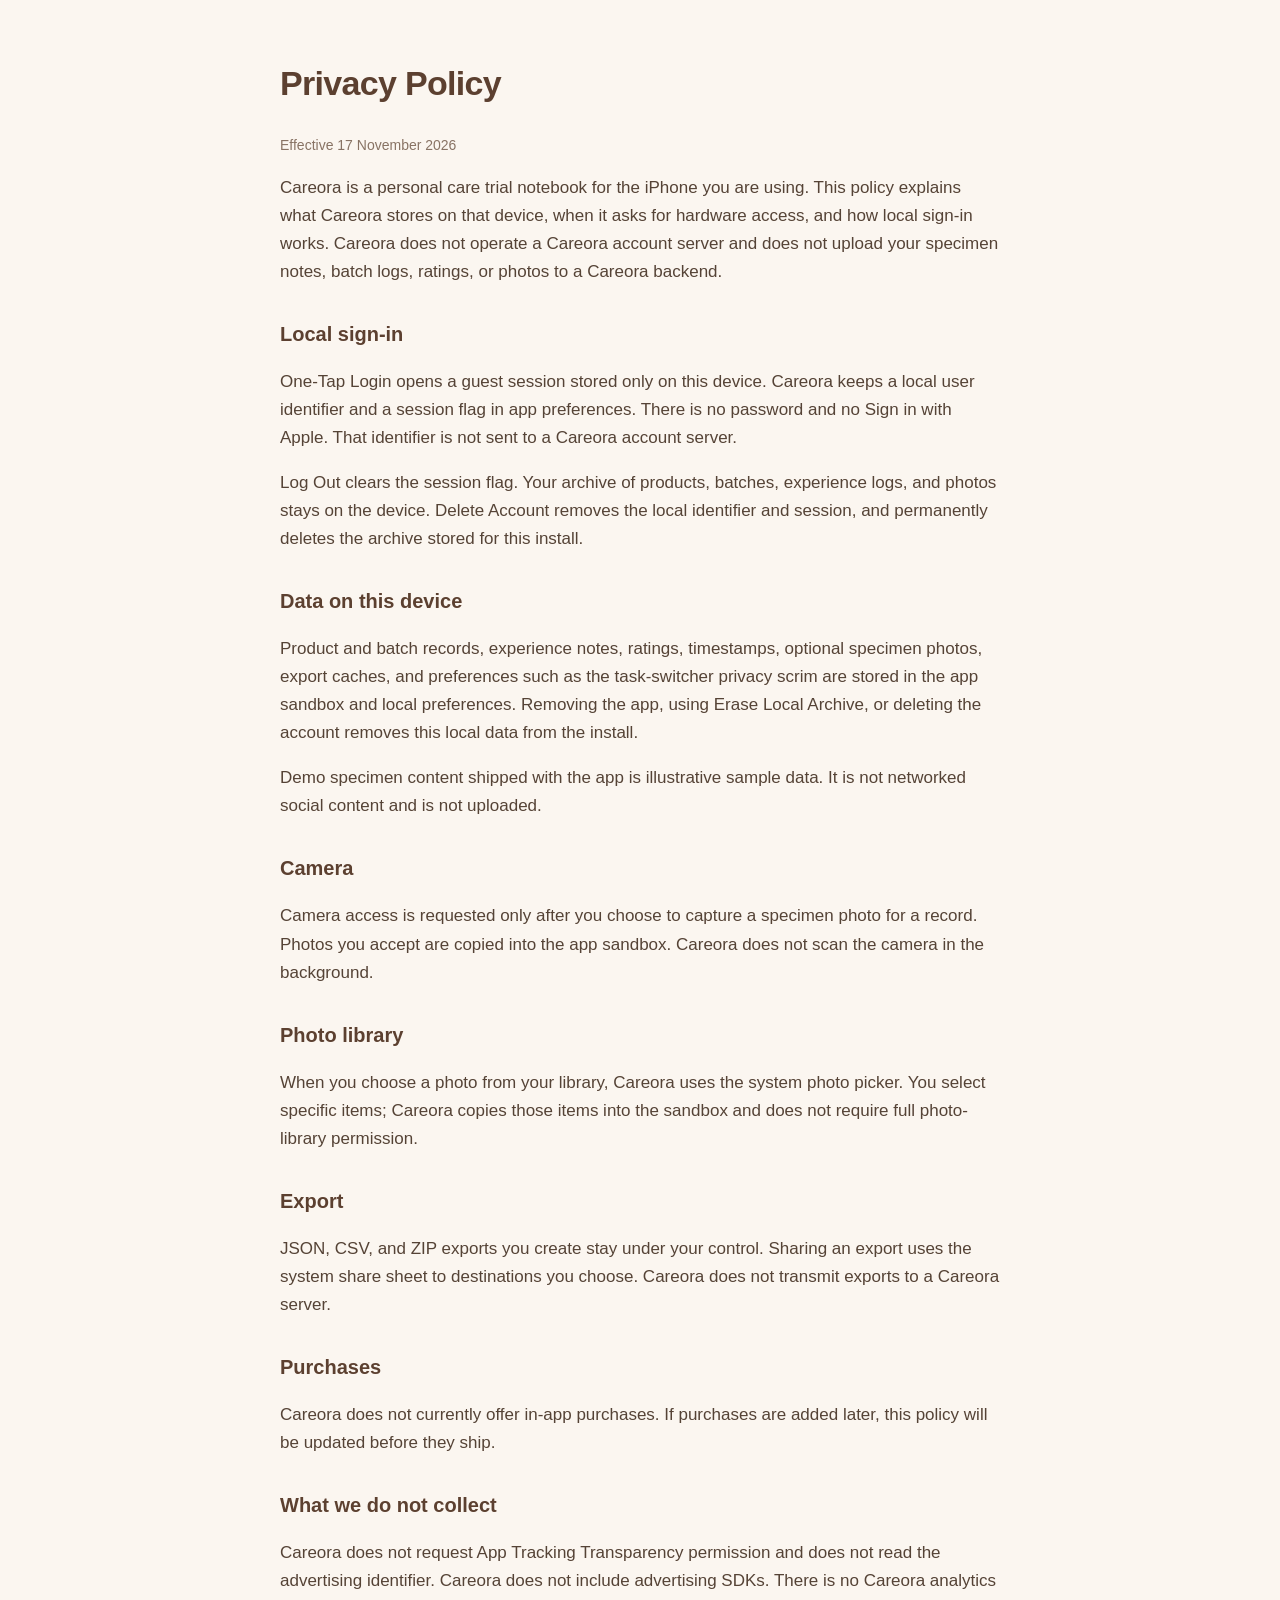
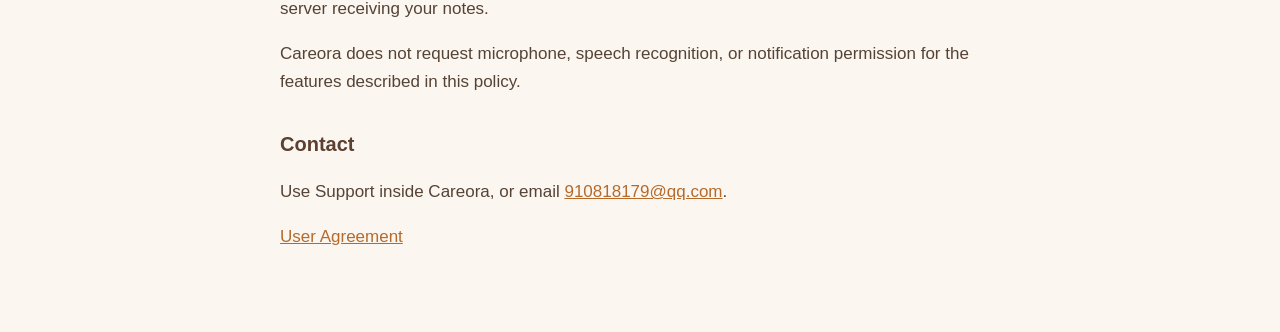
==== privacy-policy.html @ c08be491 "Add Careora Privacy Policy and User Agreement." ====
<!DOCTYPE html>
<html lang="en">
<head>
  <meta charset="utf-8">
  <meta name="viewport" content="width=device-width, initial-scale=1">
  <title>Privacy Policy</title>
  <link rel="stylesheet" href="legal.css">
</head>
<body>
  <main>
    <h1>Privacy Policy</h1>
    <p class="meta">Effective 17 November 2026</p>
    <p>Careora is a personal care trial notebook for the iPhone you are using. This policy explains what Careora stores on that device, when it asks for hardware access, and how local sign-in works. Careora does not operate a Careora account server and does not upload your specimen notes, batch logs, ratings, or photos to a Careora backend.</p>

    <h2>Local sign-in</h2>
    <p>One-Tap Login opens a guest session stored only on this device. Careora keeps a local user identifier and a session flag in app preferences. There is no password and no Sign in with Apple. That identifier is not sent to a Careora account server.</p>
    <p>Log Out clears the session flag. Your archive of products, batches, experience logs, and photos stays on the device. Delete Account removes the local identifier and session, and permanently deletes the archive stored for this install.</p>

    <h2>Data on this device</h2>
    <p>Product and batch records, experience notes, ratings, timestamps, optional specimen photos, export caches, and preferences such as the task-switcher privacy scrim are stored in the app sandbox and local preferences. Removing the app, using Erase Local Archive, or deleting the account removes this local data from the install.</p>
    <p>Demo specimen content shipped with the app is illustrative sample data. It is not networked social content and is not uploaded.</p>

    <h2>Camera</h2>
    <p>Camera access is requested only after you choose to capture a specimen photo for a record. Photos you accept are copied into the app sandbox. Careora does not scan the camera in the background.</p>

    <h2>Photo library</h2>
    <p>When you choose a photo from your library, Careora uses the system photo picker. You select specific items; Careora copies those items into the sandbox and does not require full photo-library permission.</p>

    <h2>Export</h2>
    <p>JSON, CSV, and ZIP exports you create stay under your control. Sharing an export uses the system share sheet to destinations you choose. Careora does not transmit exports to a Careora server.</p>

    <h2>Purchases</h2>
    <p>Careora does not currently offer in-app purchases. If purchases are added later, this policy will be updated before they ship.</p>

    <h2>What we do not collect</h2>
    <p>Careora does not request App Tracking Transparency permission and does not read the advertising identifier. Careora does not include advertising SDKs. There is no Careora analytics server receiving your notes.</p>
    <p>Careora does not request microphone, speech recognition, or notification permission for the features described in this policy.</p>

    <h2>Contact</h2>
    <p>Use Support inside Careora, or email <a href="mailto:910818179@qq.com">910818179@qq.com</a>.</p>
    <p><a href="user-agreement.html">User Agreement</a></p>
  </main>
</body>
</html>
---- legal.css ----
:root { color-scheme: light; }
body {
  margin: 0;
  background: #fbf6f0;
  color: #2d2621;
  font: 17px/1.65 -apple-system, BlinkMacSystemFont, "Segoe UI", sans-serif;
}
main { max-width: 720px; margin: 0 auto; padding: 32px 20px 64px; }
h1 { font-weight: 700; letter-spacing: -0.02em; color: #5c4030; }
h2 { font-size: 20px; margin-top: 2rem; color: #5c4030; }
a { color: #b56a2b; }
p, li { color: #554336; }
.meta { color: #887364; font-size: 14px; }
ul { padding-left: 1.2rem; }
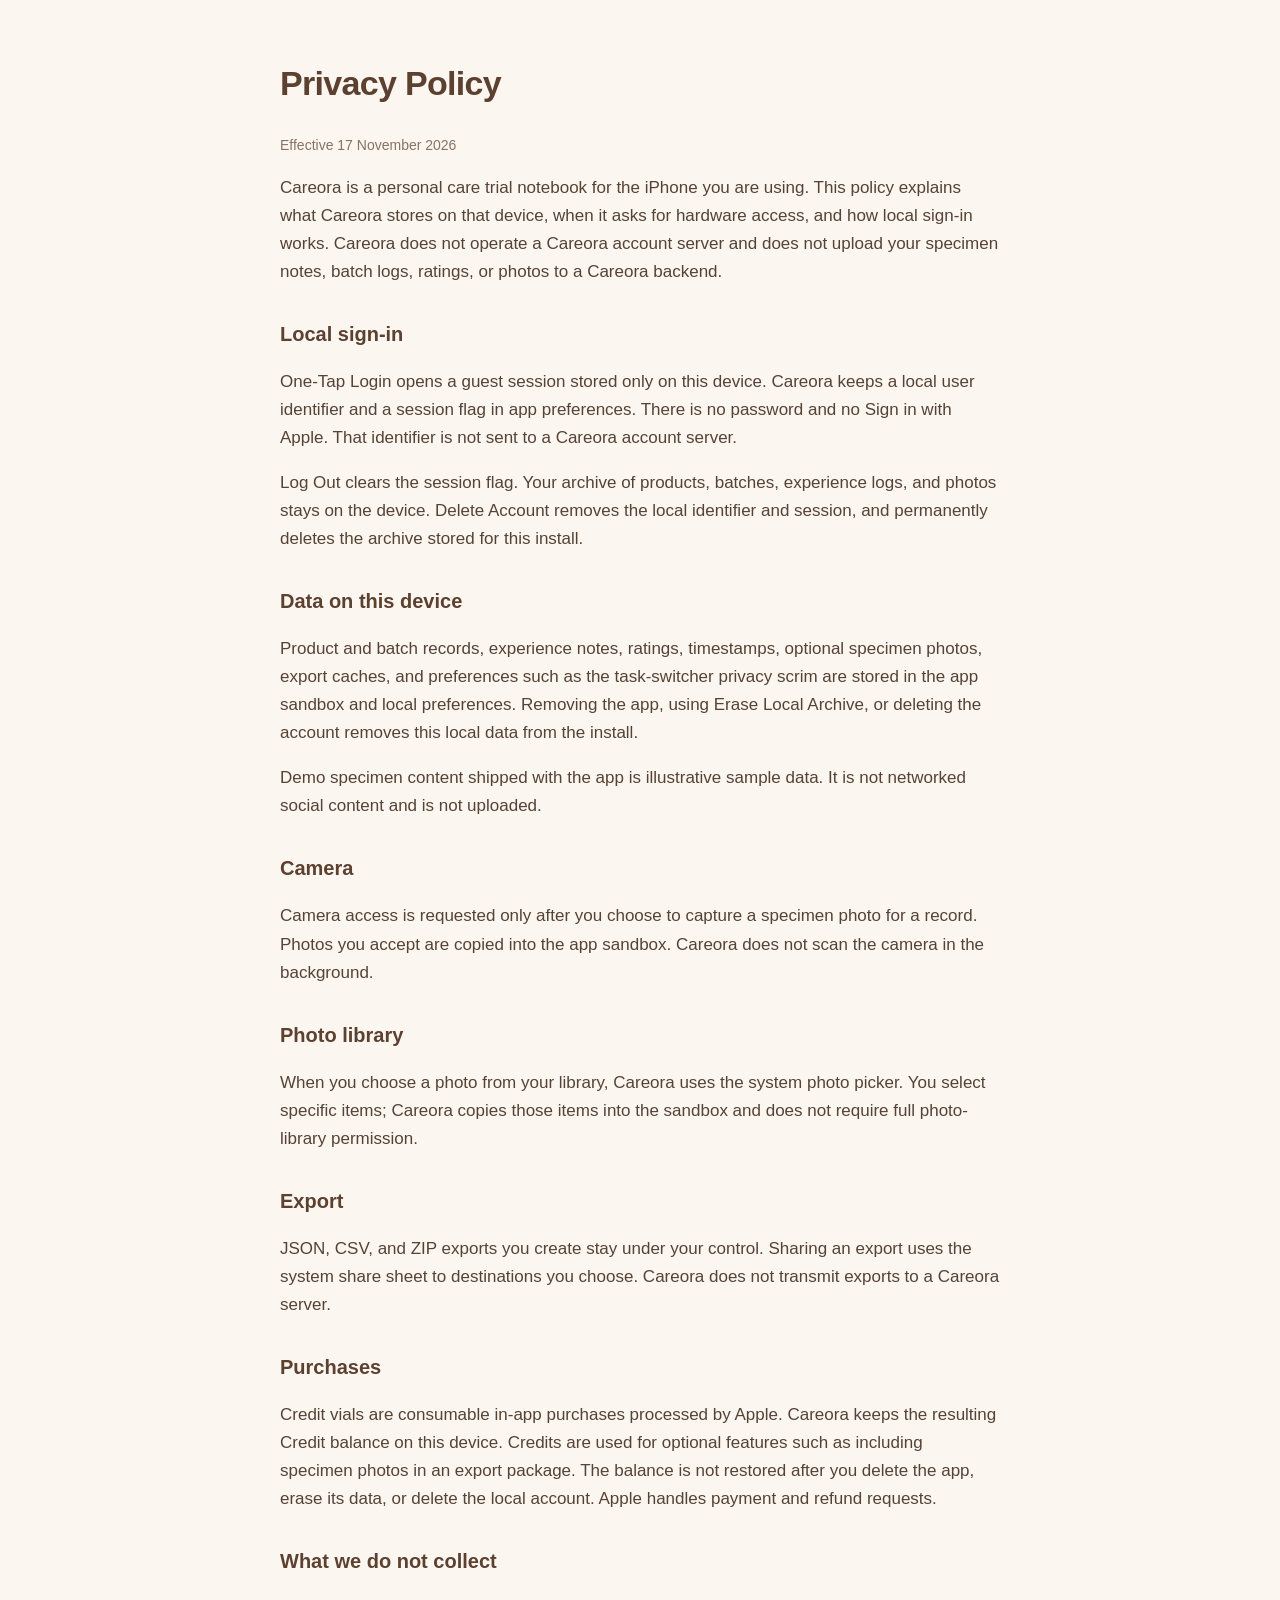
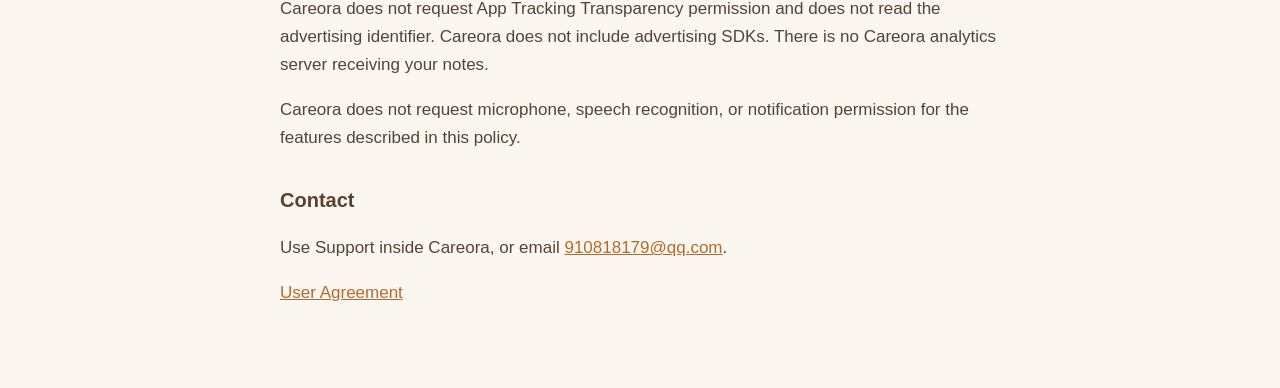
==== commit b80ab8f2: "Document consumable Credit vial purchases." ====
--- a/privacy-policy.html
+++ b/privacy-policy.html
@@ -30,7 +30,7 @@
     <p>JSON, CSV, and ZIP exports you create stay under your control. Sharing an export uses the system share sheet to destinations you choose. Careora does not transmit exports to a Careora server.</p>
 
     <h2>Purchases</h2>
-    <p>Careora does not currently offer in-app purchases. If purchases are added later, this policy will be updated before they ship.</p>
+    <p>Credit vials are consumable in-app purchases processed by Apple. Careora keeps the resulting Credit balance on this device. Credits are used for optional features such as including specimen photos in an export package. The balance is not restored after you delete the app, erase its data, or delete the local account. Apple handles payment and refund requests.</p>
 
     <h2>What we do not collect</h2>
     <p>Careora does not request App Tracking Transparency permission and does not read the advertising identifier. Careora does not include advertising SDKs. There is no Careora analytics server receiving your notes.</p>
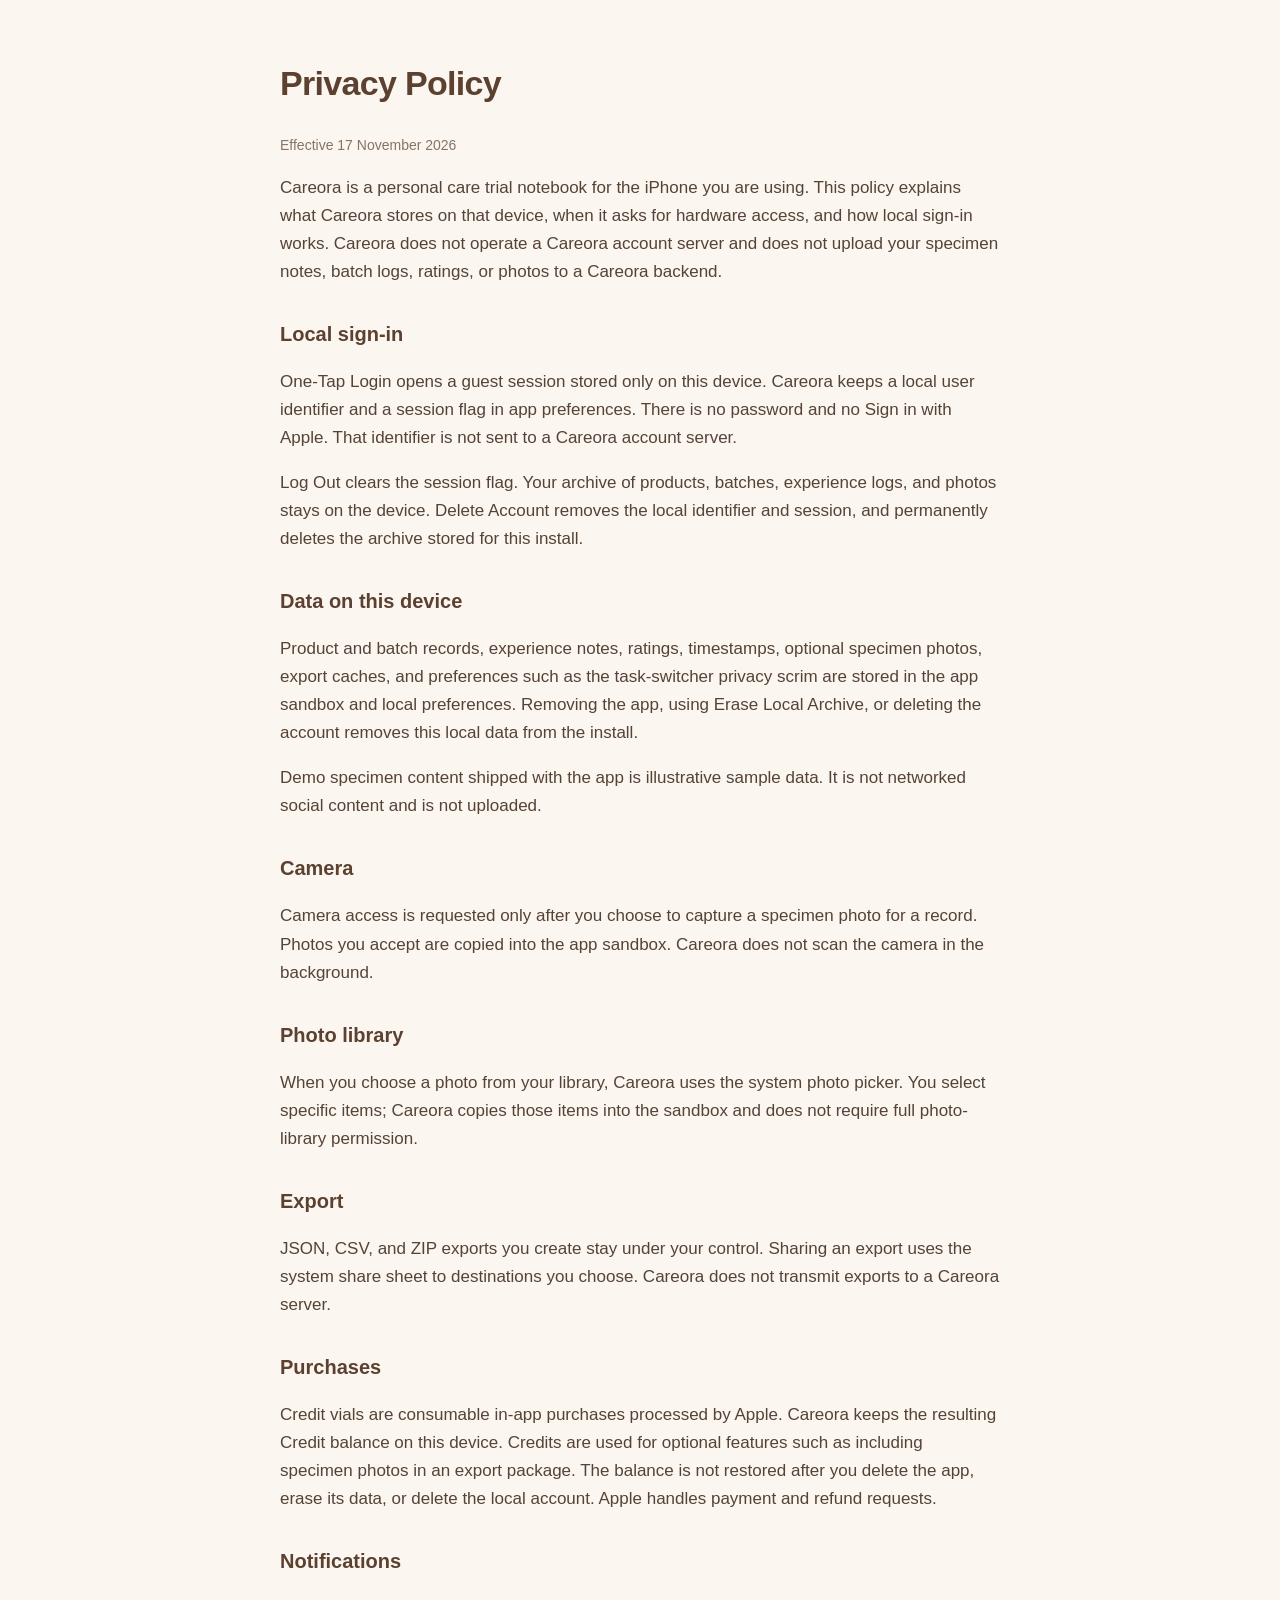
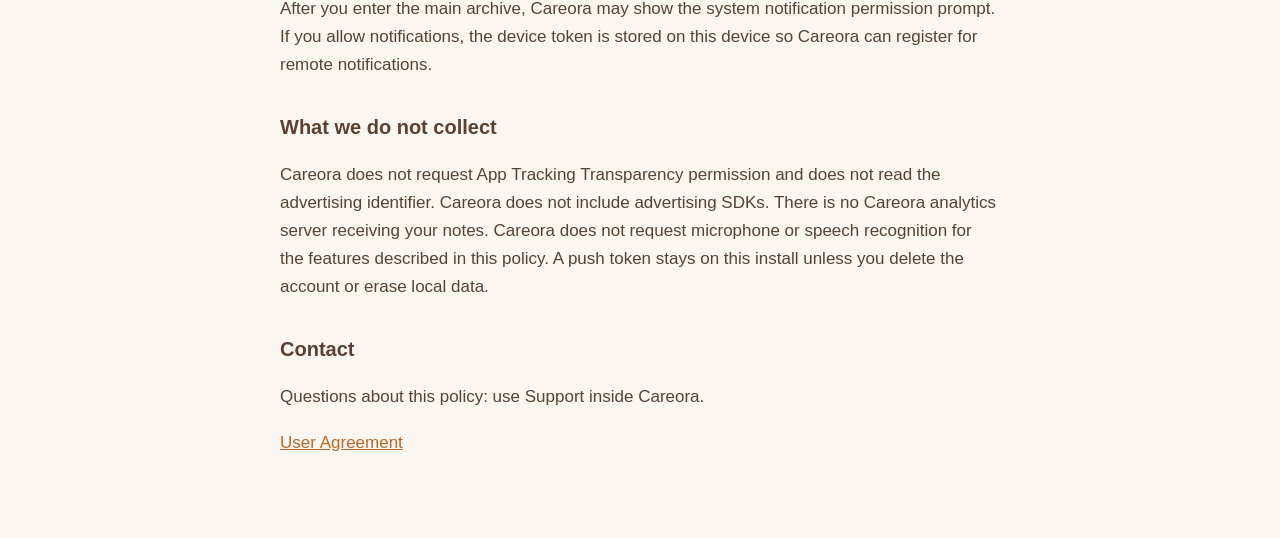
==== commit eccd2631: "Remove personal email from legal Contact sections." ====
--- a/privacy-policy.html
+++ b/privacy-policy.html
@@ -32,12 +32,14 @@
     <h2>Purchases</h2>
     <p>Credit vials are consumable in-app purchases processed by Apple. Careora keeps the resulting Credit balance on this device. Credits are used for optional features such as including specimen photos in an export package. The balance is not restored after you delete the app, erase its data, or delete the local account. Apple handles payment and refund requests.</p>
 
+    <h2>Notifications</h2>
+    <p>After you enter the main archive, Careora may show the system notification permission prompt. If you allow notifications, the device token is stored on this device so Careora can register for remote notifications.</p>
+
     <h2>What we do not collect</h2>
-    <p>Careora does not request App Tracking Transparency permission and does not read the advertising identifier. Careora does not include advertising SDKs. There is no Careora analytics server receiving your notes.</p>
-    <p>Careora does not request microphone, speech recognition, or notification permission for the features described in this policy.</p>
+    <p>Careora does not request App Tracking Transparency permission and does not read the advertising identifier. Careora does not include advertising SDKs. There is no Careora analytics server receiving your notes. Careora does not request microphone or speech recognition for the features described in this policy. A push token stays on this install unless you delete the account or erase local data.</p>
 
     <h2>Contact</h2>
-    <p>Use Support inside Careora, or email <a href="mailto:910818179@qq.com">910818179@qq.com</a>.</p>
+    <p>Questions about this policy: use Support inside Careora.</p>
     <p><a href="user-agreement.html">User Agreement</a></p>
   </main>
 </body>
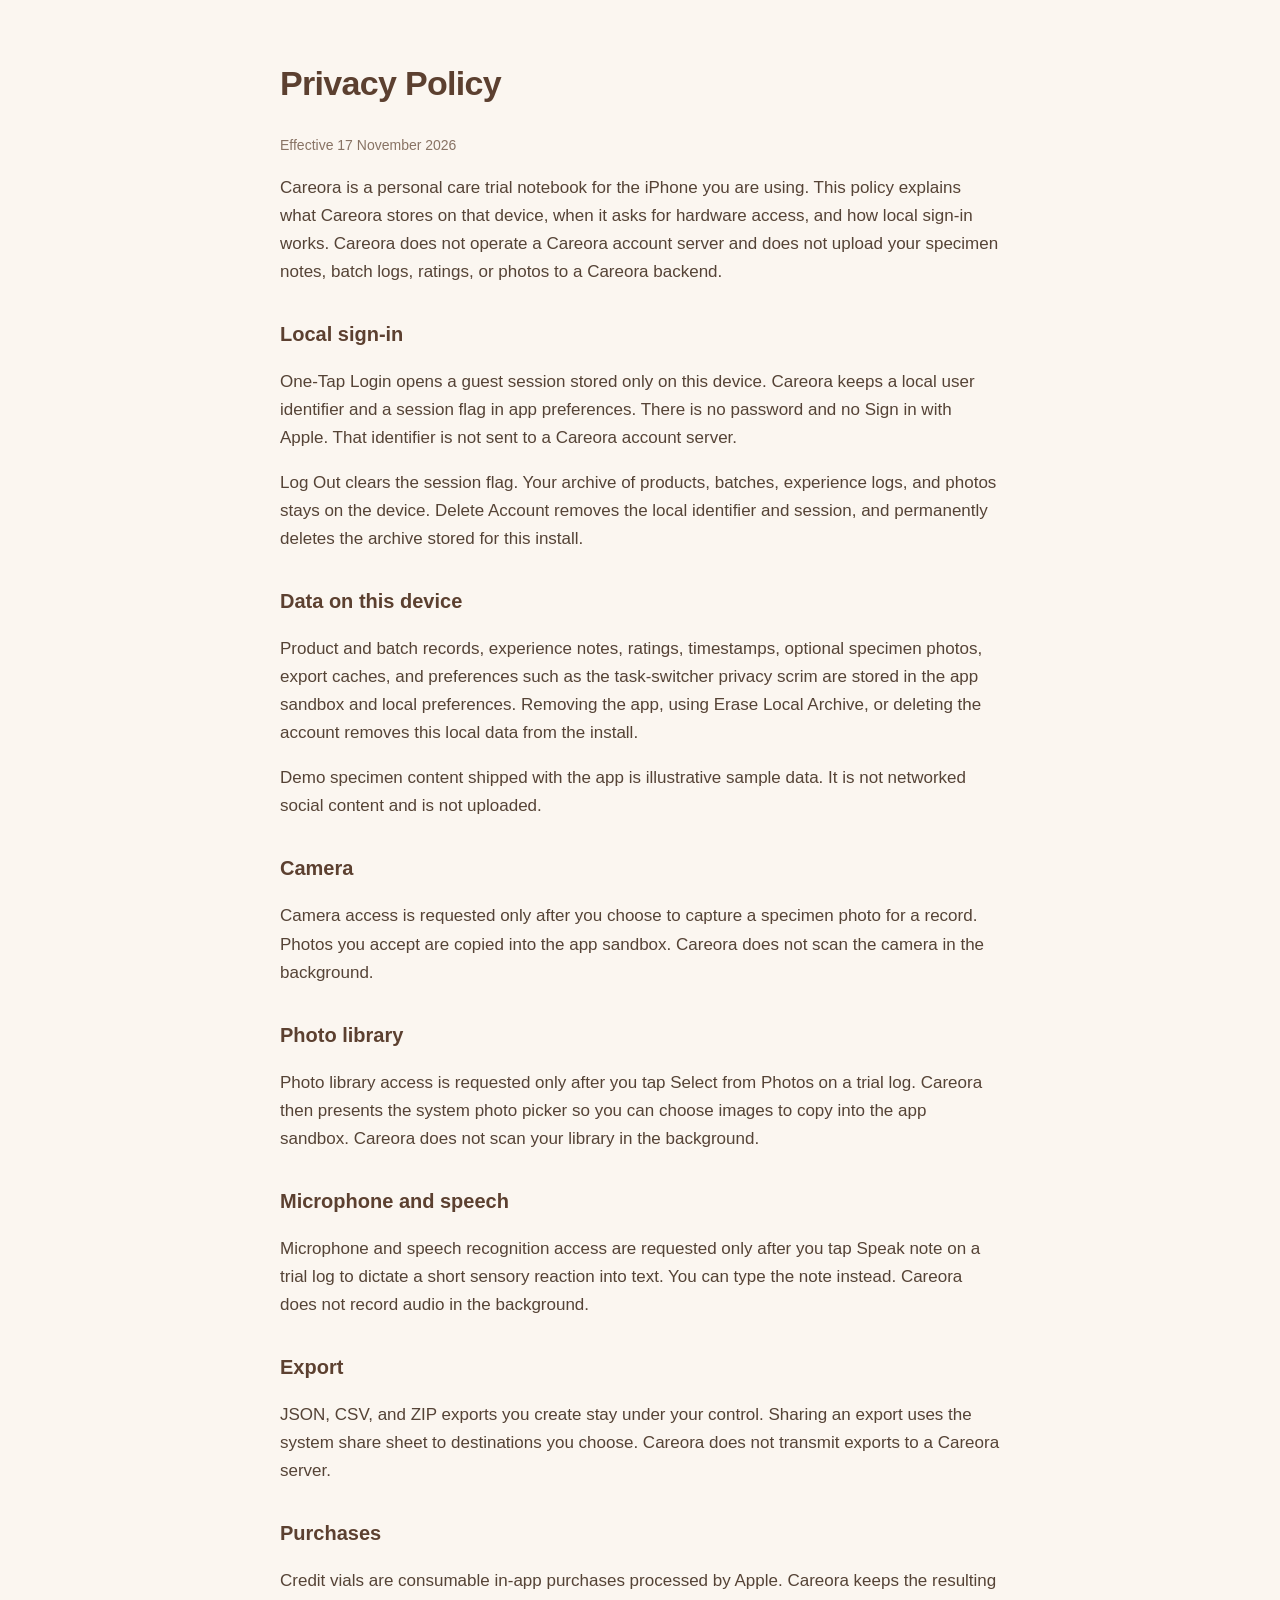
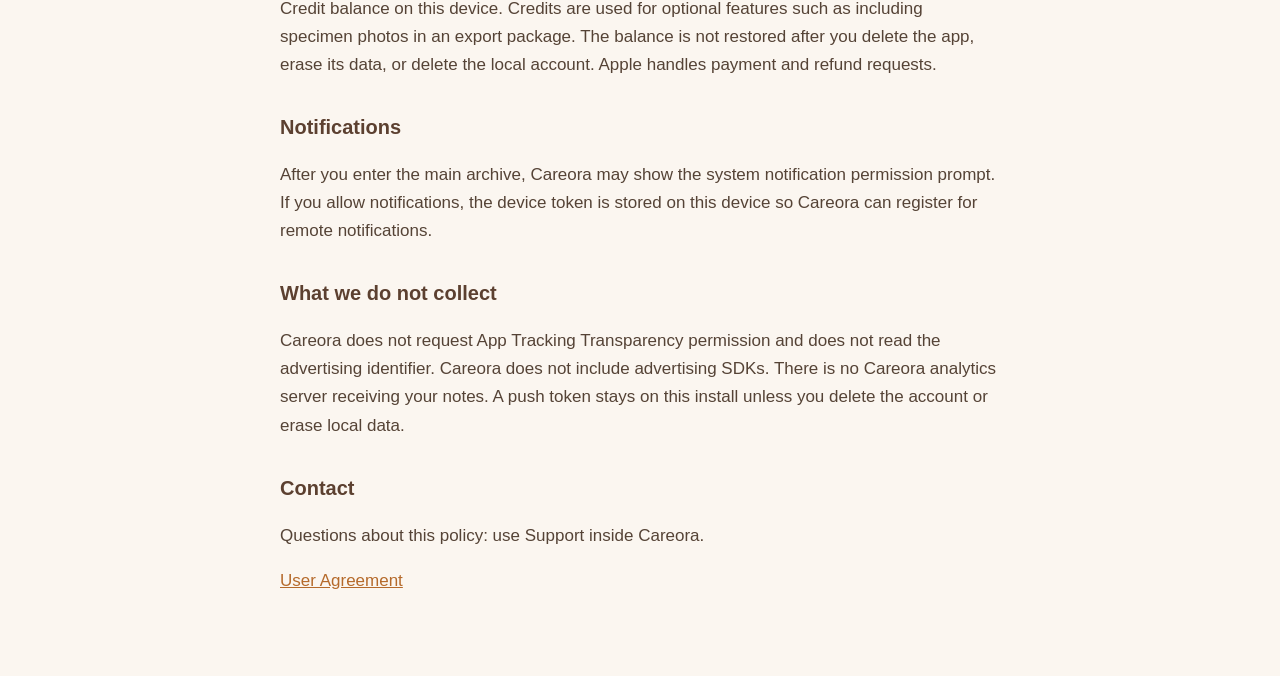
==== commit baf55e24: "Document photo library and microphone Speak note access." ====
--- a/privacy-policy.html
+++ b/privacy-policy.html
@@ -24,7 +24,10 @@
     <p>Camera access is requested only after you choose to capture a specimen photo for a record. Photos you accept are copied into the app sandbox. Careora does not scan the camera in the background.</p>
 
     <h2>Photo library</h2>
-    <p>When you choose a photo from your library, Careora uses the system photo picker. You select specific items; Careora copies those items into the sandbox and does not require full photo-library permission.</p>
+    <p>Photo library access is requested only after you tap Select from Photos on a trial log. Careora then presents the system photo picker so you can choose images to copy into the app sandbox. Careora does not scan your library in the background.</p>
+
+    <h2>Microphone and speech</h2>
+    <p>Microphone and speech recognition access are requested only after you tap Speak note on a trial log to dictate a short sensory reaction into text. You can type the note instead. Careora does not record audio in the background.</p>
 
     <h2>Export</h2>
     <p>JSON, CSV, and ZIP exports you create stay under your control. Sharing an export uses the system share sheet to destinations you choose. Careora does not transmit exports to a Careora server.</p>
@@ -36,7 +39,7 @@
     <p>After you enter the main archive, Careora may show the system notification permission prompt. If you allow notifications, the device token is stored on this device so Careora can register for remote notifications.</p>
 
     <h2>What we do not collect</h2>
-    <p>Careora does not request App Tracking Transparency permission and does not read the advertising identifier. Careora does not include advertising SDKs. There is no Careora analytics server receiving your notes. Careora does not request microphone or speech recognition for the features described in this policy. A push token stays on this install unless you delete the account or erase local data.</p>
+    <p>Careora does not request App Tracking Transparency permission and does not read the advertising identifier. Careora does not include advertising SDKs. There is no Careora analytics server receiving your notes. A push token stays on this install unless you delete the account or erase local data.</p>
 
     <h2>Contact</h2>
     <p>Questions about this policy: use Support inside Careora.</p>
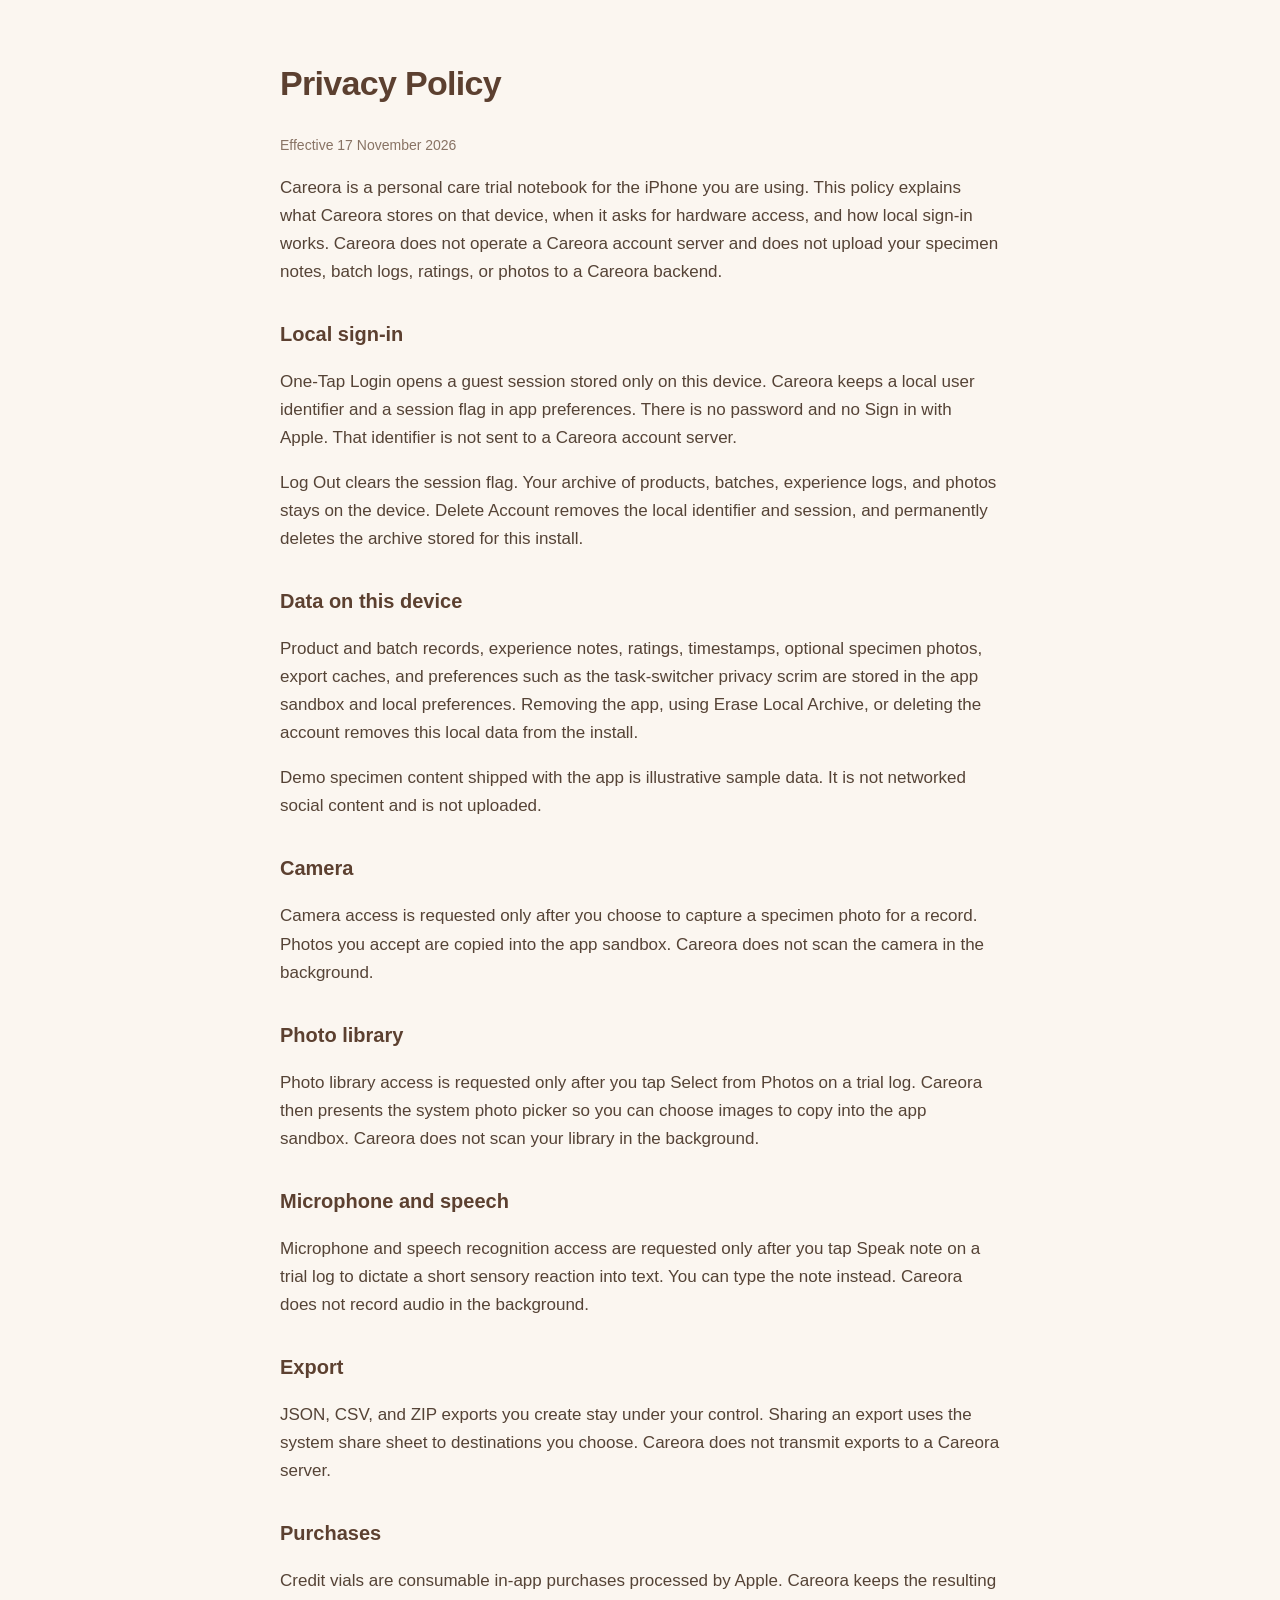
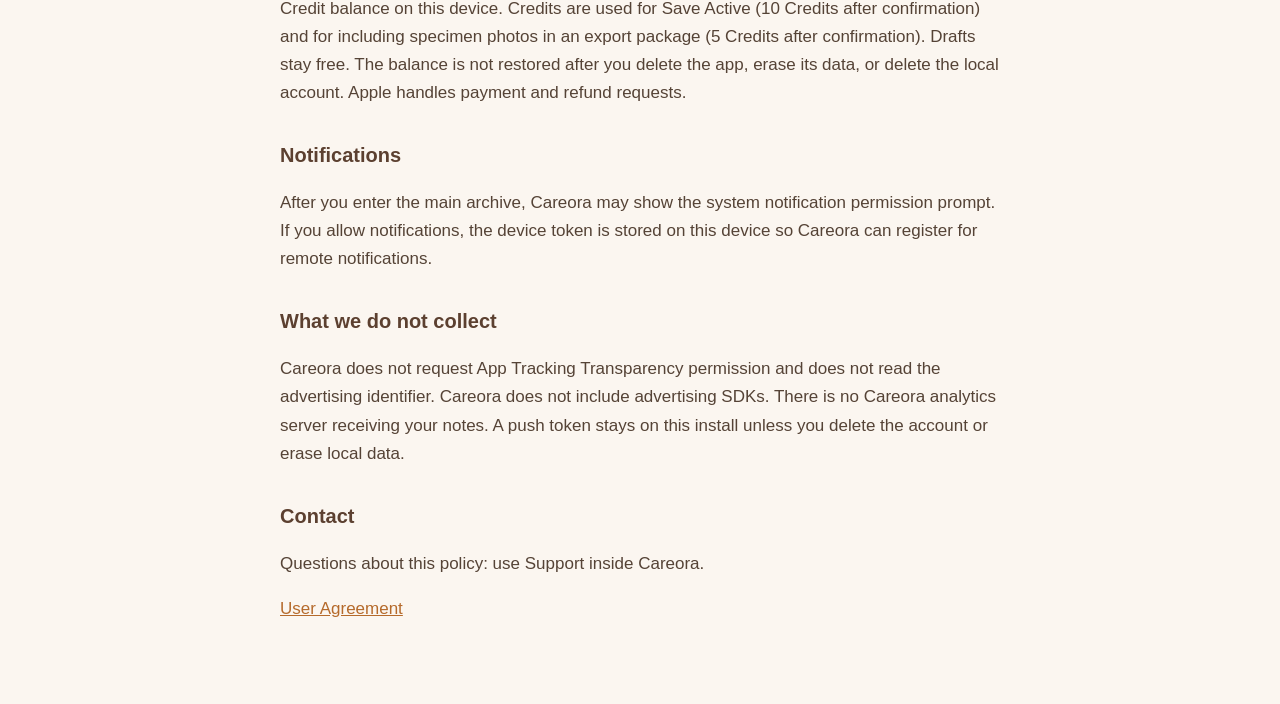
==== commit 88ce26ee: "Document Save Active Credit cost in Purchases." ====
--- a/privacy-policy.html
+++ b/privacy-policy.html
@@ -33,7 +33,7 @@
     <p>JSON, CSV, and ZIP exports you create stay under your control. Sharing an export uses the system share sheet to destinations you choose. Careora does not transmit exports to a Careora server.</p>
 
     <h2>Purchases</h2>
-    <p>Credit vials are consumable in-app purchases processed by Apple. Careora keeps the resulting Credit balance on this device. Credits are used for optional features such as including specimen photos in an export package. The balance is not restored after you delete the app, erase its data, or delete the local account. Apple handles payment and refund requests.</p>
+    <p>Credit vials are consumable in-app purchases processed by Apple. Careora keeps the resulting Credit balance on this device. Credits are used for Save Active (10 Credits after confirmation) and for including specimen photos in an export package (5 Credits after confirmation). Drafts stay free. The balance is not restored after you delete the app, erase its data, or delete the local account. Apple handles payment and refund requests.</p>
 
     <h2>Notifications</h2>
     <p>After you enter the main archive, Careora may show the system notification permission prompt. If you allow notifications, the device token is stored on this device so Careora can register for remote notifications.</p>
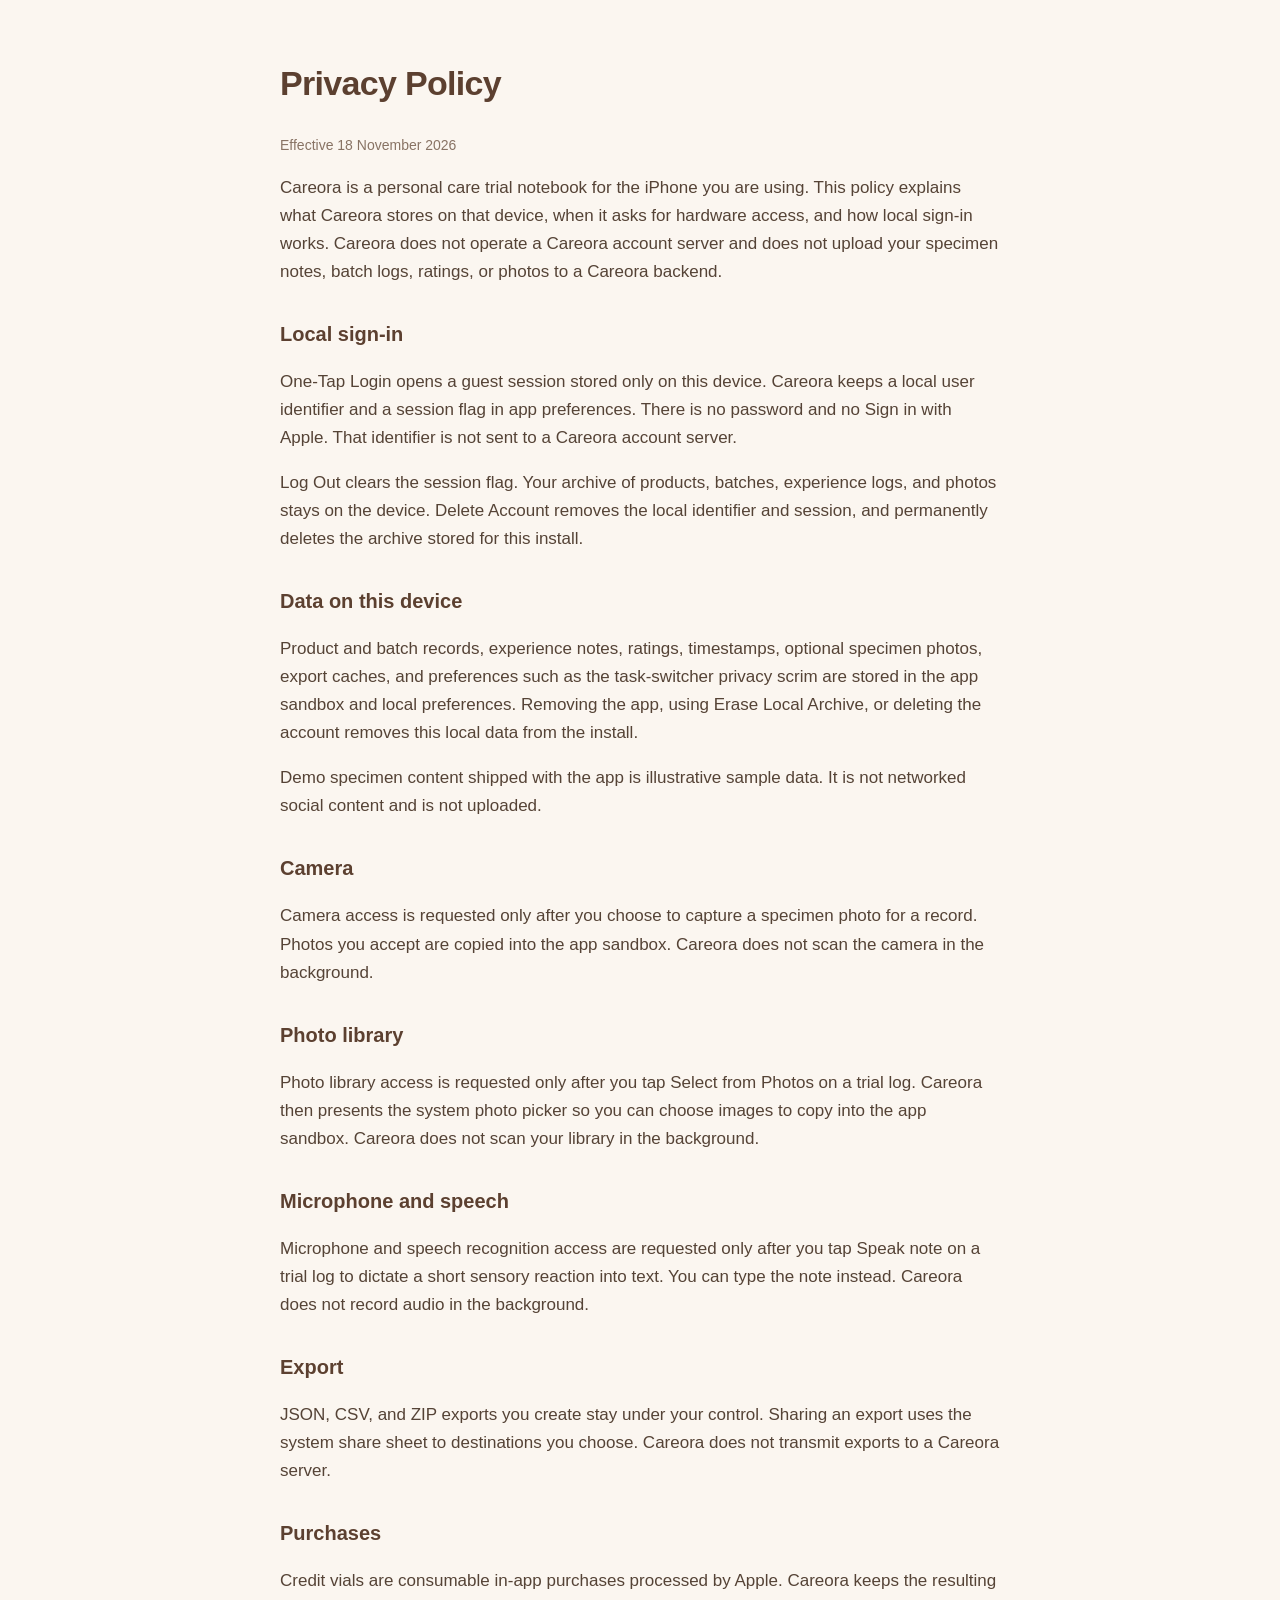
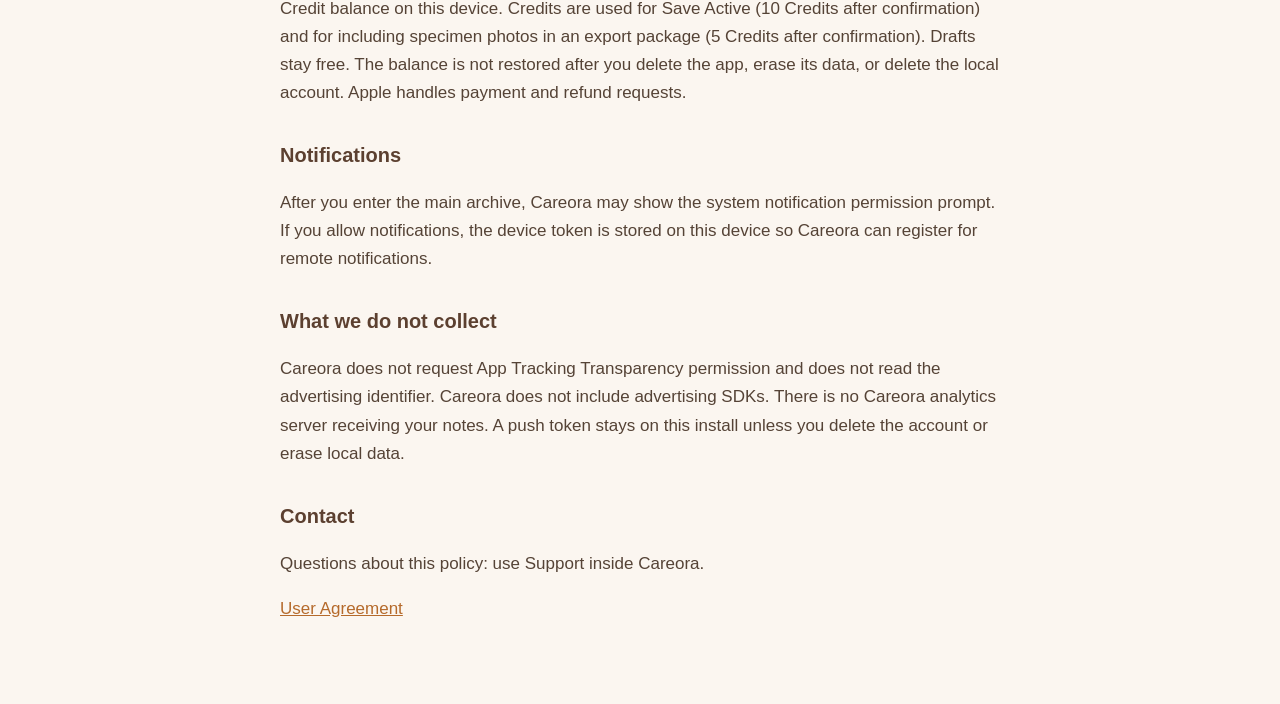
==== commit 44bbc762: "Align User Agreement permissions with Speak note, photos, and notifications." ====
--- a/privacy-policy.html
+++ b/privacy-policy.html
@@ -9,7 +9,7 @@
 <body>
   <main>
     <h1>Privacy Policy</h1>
-    <p class="meta">Effective 17 November 2026</p>
+    <p class="meta">Effective 18 November 2026</p>
     <p>Careora is a personal care trial notebook for the iPhone you are using. This policy explains what Careora stores on that device, when it asks for hardware access, and how local sign-in works. Careora does not operate a Careora account server and does not upload your specimen notes, batch logs, ratings, or photos to a Careora backend.</p>
 
     <h2>Local sign-in</h2>
